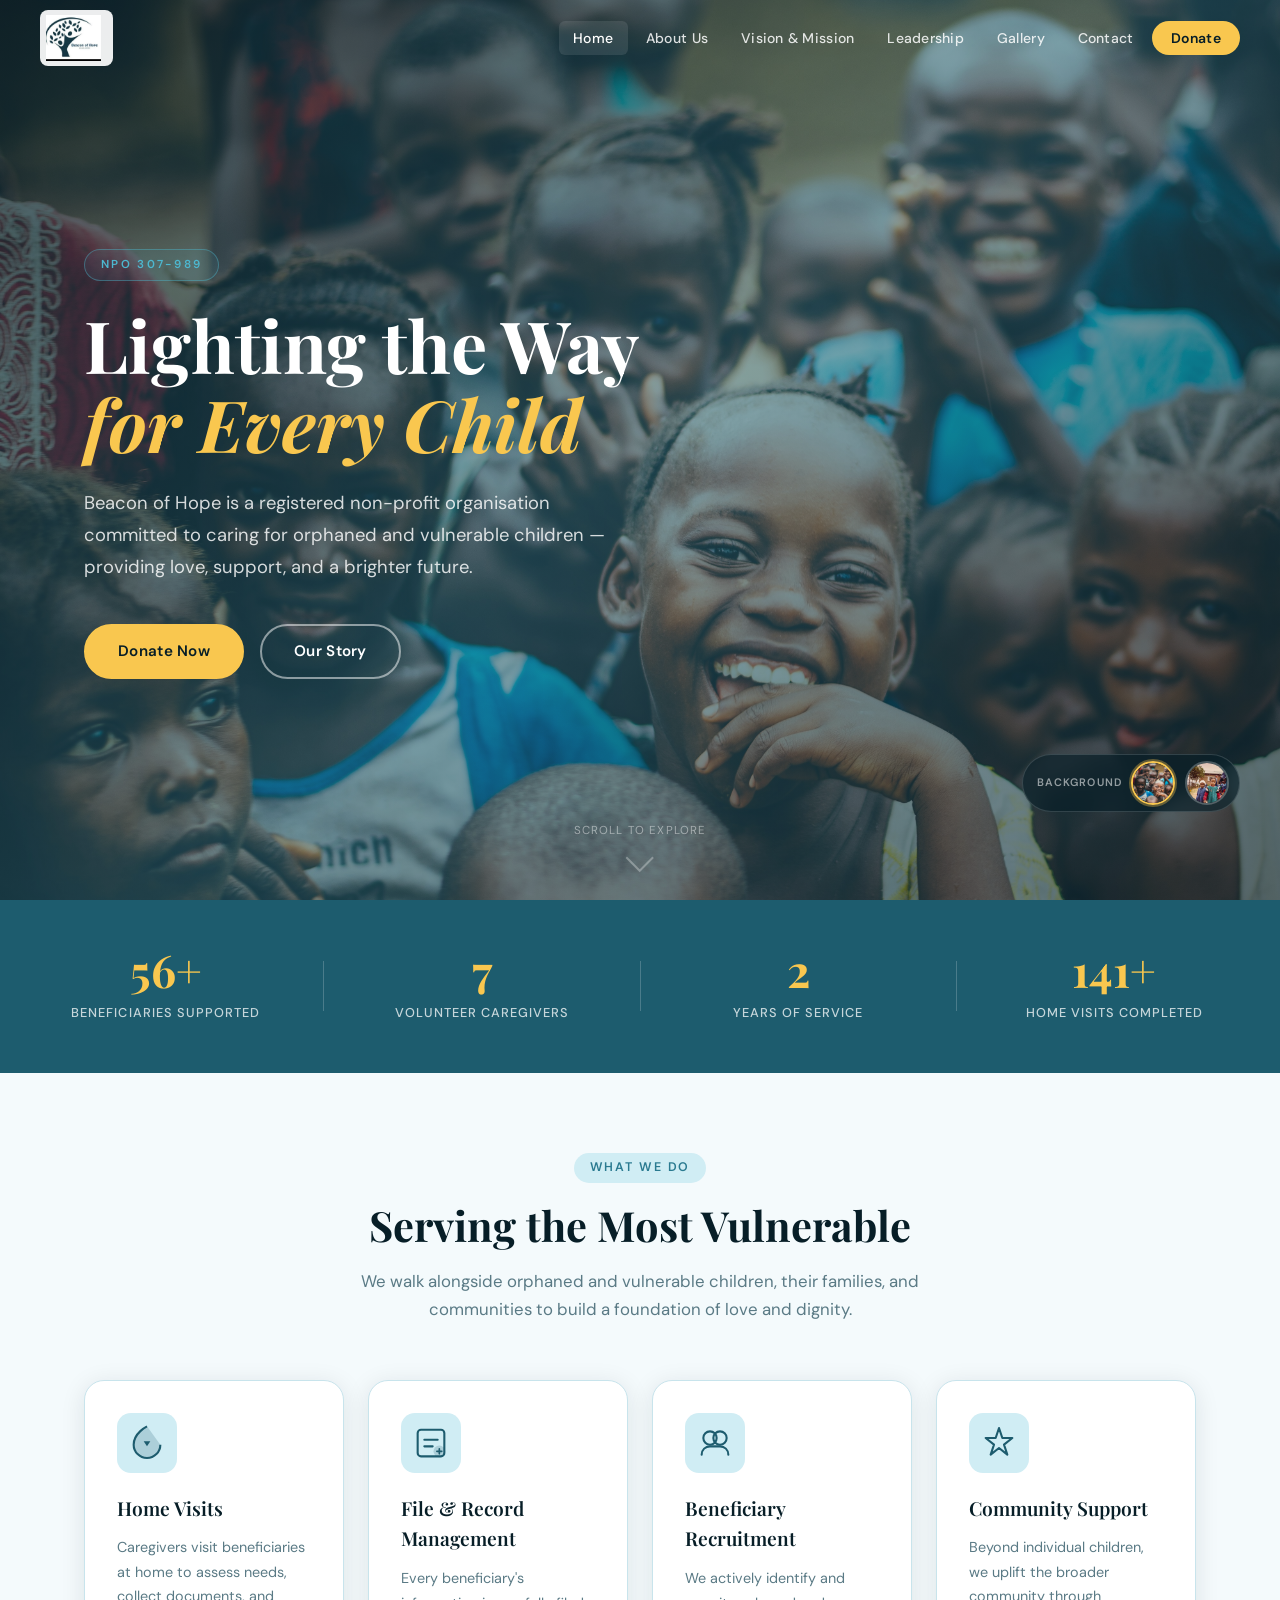
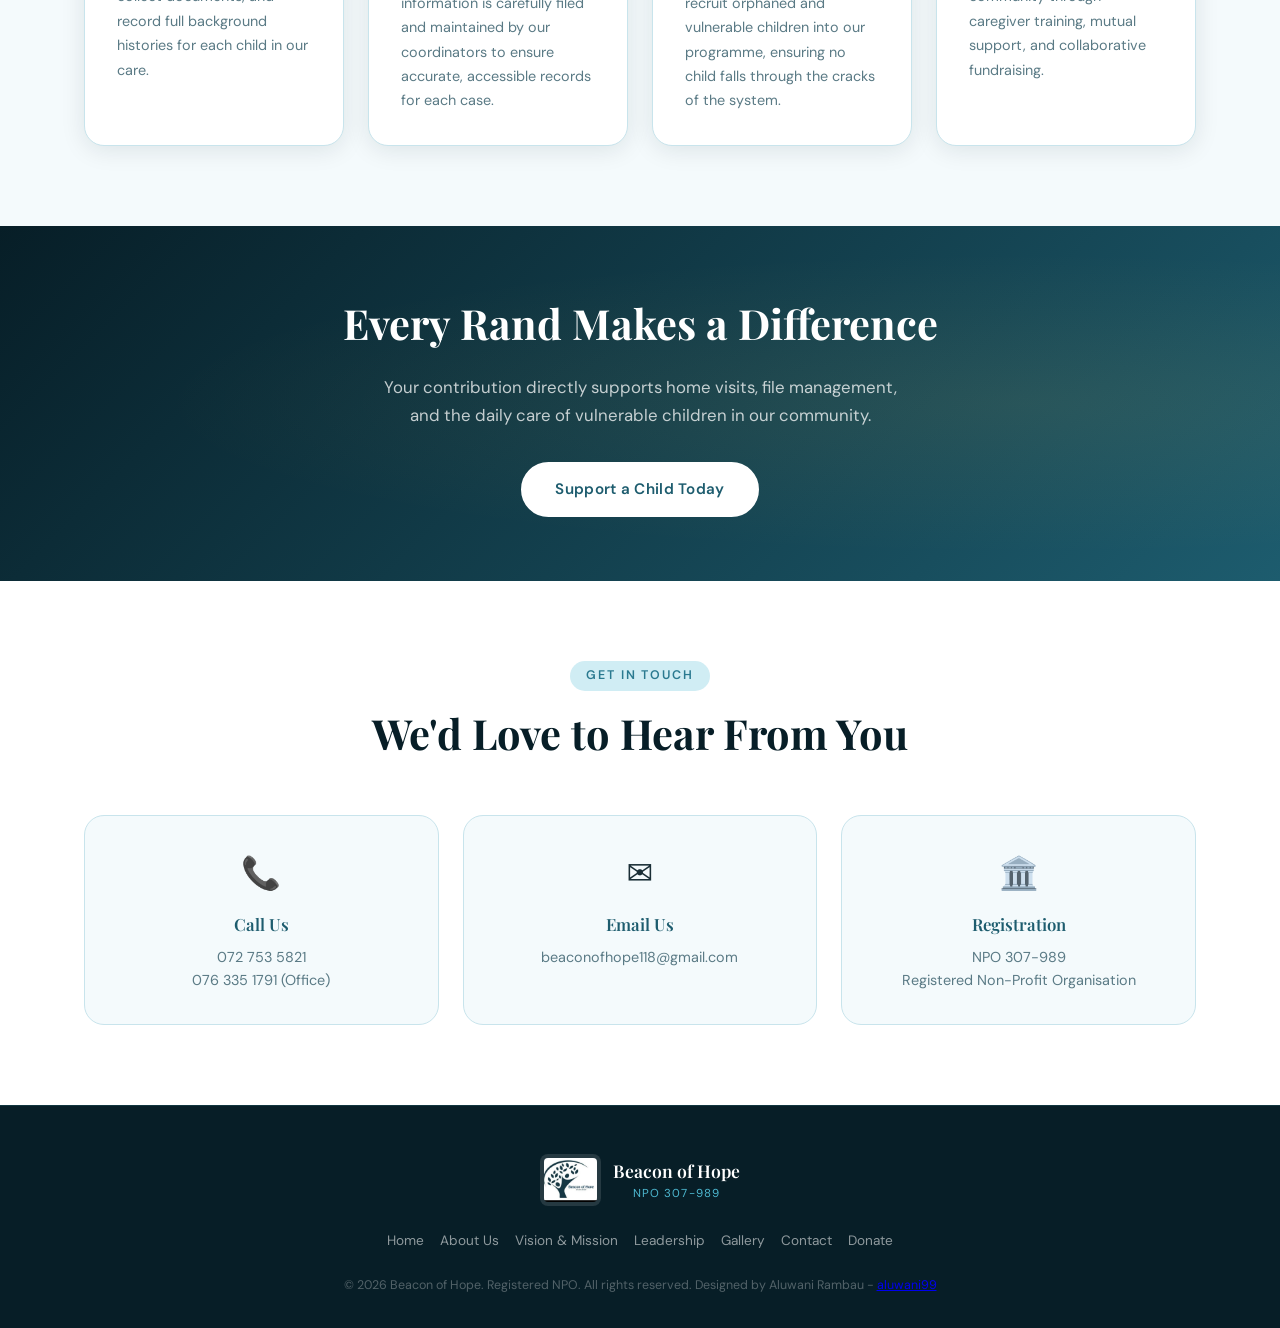
==== index.html @ 9774a96b "Initial commit" ====
<!DOCTYPE html>
<html lang="en">
<head>
  <meta charset="UTF-8" />
  <meta name="viewport" content="width=device-width, initial-scale=1.0" />
  <title>Beacon of Hope | We Care, We Love</title>
  <link rel="stylesheet" href="css/global.css" />
  <link rel="stylesheet" href="css/home.css" />
</head>
<body>

  <!-- NAV -->
  <nav class="navbar" id="navbar">
    <a href="index.html" class="nav-logo">
      <img src="images/BeaconLogo.png" alt="Beacon of Hope Logo" class="logo-img" />
    </a>

    <button class="nav-toggle" id="navToggle" aria-label="Toggle menu">
      <span></span><span></span><span></span>
    </button>

    <ul class="nav-links" id="navLinks">
      <li><a href="index.html" class="nav-link active">Home</a></li>
      <li><a href="pages/about.html" class="nav-link">About Us</a></li>
      <li><a href="pages/vision.html" class="nav-link">Vision &amp; Mission</a></li>
      <li><a href="pages/leadership.html" class="nav-link">Leadership</a></li>
      <li><a href="pages/gallery.html" class="nav-link">Gallery</a></li>
      <li><a href="pages/contact.html" class="nav-link">Contact</a></li>
      <li><a href="pages/donate.html" class="nav-link nav-donate">Donate</a></li>
    </ul>
  </nav>

  <!-- HERO -->
  <section class="hero" id="hero">
    <!-- Background layers: photo 1, photo 2, overlay -->
    <div class="hero-bg-img active" id="heroBg0" style="background-image:url('images/education.jpg');"></div>
    <div class="hero-bg-img" id="heroBg1" style="background-image:url('images/SchoolProgram.jpg');"></div>
    <div class="hero-overlay"></div>

    <!-- Background chooser -->
    <div class="hero-bg-chooser" id="heroBgChooser">
      <span class="chooser-label">Background</span>
      <button class="chooser-btn active" data-bg="0" aria-label="Children smiling">
        <img src="images/education.jpg" alt="Children" />
      </button>
      <button class="chooser-btn" data-bg="1" aria-label="Caregiver reading">
        <img src="images/SchoolProgram.jpg" alt="Caregiver reading" />
      </button>
    </div>

    <div class="hero-content">
      <span class="hero-badge">NPO 307-989</span>
      <h1 class="hero-title">
        Lighting the Way<br/>
        <em>for Every Child</em>
      </h1>
      <p class="hero-sub">Beacon of Hope is a registered non-profit organisation committed to caring for orphaned and vulnerable children — providing love, support, and a brighter future.</p>
      <div class="hero-actions">
        <a href="pages/donate.html" class="btn btn-primary">Donate Now</a>
        <a href="pages/about.html" class="btn btn-outline">Our Story</a>
      </div>
    </div>
    <div class="hero-scroll-hint">
      <span>Scroll to explore</span>
      <div class="scroll-arrow"></div>
    </div>
  </section>

  <!-- IMPACT STATS -->
  <!-- IMPACT STATS -->
  <section class="stats-bar">
    <div class="stat-item">
      <span class="stat-num" data-target="120">0</span>
      <span class="stat-label">Beneficiaries Supported</span>
    </div>
    <div class="stat-divider"></div>
    <div class="stat-item">
      <span class="stat-num" data-target="15">0</span>
      <span class="stat-label">Volunteer Caregivers</span>
    </div>
    <div class="stat-divider"></div>
    <div class="stat-item">
      <span class="stat-num" data-target="5">0</span>
      <span class="stat-label">Years of Service</span>
    </div>
    <div class="stat-divider"></div>
    <div class="stat-item">
      <span class="stat-num" data-target="300">0</span>
      <span class="stat-label">Home Visits Completed</span>
    </div>
  </section>

  <!-- WHAT WE DO -->
  <section class="section services-section">
    <div class="container">
      <div class="section-header">
        <span class="section-tag">What We Do</span>
        <h2>Serving the Most Vulnerable</h2>
        <p>We walk alongside orphaned and vulnerable children, their families, and communities to build a foundation of love and dignity.</p>
      </div>
      <div class="services-grid">
        <div class="service-card">
          <div class="service-icon">
            <svg viewBox="0 0 48 48" width="40" height="40" fill="none" xmlns="http://www.w3.org/2000/svg">
              <path d="M24 4C24 4 8 12 8 26C8 34.8 15.2 42 24 42C32.8 42 40 34.8 40 26C40 12 24 4Z" fill="currentColor" opacity="0.2"/>
              <path d="M24 4C24 4 8 12 8 26C8 34.8 15.2 42 24 42C32.8 42 40 34.8 40 26C40 12 24 4Z" stroke="currentColor" stroke-width="2.5" stroke-linejoin="round"/>
              <path d="M24 28L20 22H28L24 28Z" fill="currentColor"/>
            </svg>
          </div>
          <h3>Home Visits</h3>
          <p>Caregivers visit beneficiaries at home to assess needs, collect documents, and record full background histories for each child in our care.</p>
        </div>
        <div class="service-card">
          <div class="service-icon">
            <svg viewBox="0 0 48 48" width="40" height="40" fill="none" xmlns="http://www.w3.org/2000/svg">
              <rect x="8" y="8" width="32" height="32" rx="4" stroke="currentColor" stroke-width="2.5"/>
              <path d="M16 20H32M16 28H26" stroke="currentColor" stroke-width="2.5" stroke-linecap="round"/>
              <circle cx="34" cy="34" r="7" fill="currentColor" opacity="0.2"/>
              <path d="M31 34H37M34 31V37" stroke="currentColor" stroke-width="2" stroke-linecap="round"/>
            </svg>
          </div>
          <h3>File &amp; Record Management</h3>
          <p>Every beneficiary's information is carefully filed and maintained by our coordinators to ensure accurate, accessible records for each case.</p>
        </div>
        <div class="service-card">
          <div class="service-icon">
            <svg viewBox="0 0 48 48" width="40" height="40" fill="none" xmlns="http://www.w3.org/2000/svg">
              <circle cx="18" cy="18" r="8" stroke="currentColor" stroke-width="2.5"/>
              <circle cx="30" cy="18" r="8" stroke="currentColor" stroke-width="2.5"/>
              <path d="M8 38C8 32 12.5 28 18 28H30C35.5 28 40 32 40 38" stroke="currentColor" stroke-width="2.5" stroke-linecap="round"/>
            </svg>
          </div>
          <h3>Beneficiary Recruitment</h3>
          <p>We actively identify and recruit orphaned and vulnerable children into our programme, ensuring no child falls through the cracks of the system.</p>
        </div>
        <div class="service-card">
          <div class="service-icon">
            <svg viewBox="0 0 48 48" width="40" height="40" fill="none" xmlns="http://www.w3.org/2000/svg">
              <path d="M24 6L28 18H40L30 26L34 38L24 30L14 38L18 26L8 18H20L24 6Z" stroke="currentColor" stroke-width="2.5" stroke-linejoin="round"/>
            </svg>
          </div>
          <h3>Community Support</h3>
          <p>Beyond individual children, we uplift the broader community through caregiver training, mutual support, and collaborative fundraising.</p>
        </div>
      </div>
    </div>
  </section>

  <!-- CTA STRIP -->
  <section class="cta-strip">
    <div class="container">
      <div class="cta-content">
        <h2>Every Rand Makes a Difference</h2>
        <p>Your contribution directly supports home visits, file management, and the daily care of vulnerable children in our community.</p>
        <a href="pages/donate.html" class="btn btn-light">Support a Child Today</a>
      </div>
    </div>
  </section>

  <!-- CONTACT QUICK -->
  <section class="section contact-quick">
    <div class="container">
      <div class="section-header">
        <span class="section-tag">Get in Touch</span>
        <h2>We'd Love to Hear From You</h2>
      </div>
      <div class="contact-cards">
        <div class="contact-card">
          <div class="contact-icon">📞</div>
          <h4>Call Us</h4>
          <p>072 753 5821</p>
          <p>076 335 1791 (Office)</p>
        </div>
        <div class="contact-card">
          <div class="contact-icon">✉️</div>
          <h4>Email Us</h4>
          <p>beaconofhope118@gmail.com</p>
        </div>
        <div class="contact-card">
          <div class="contact-icon">🏛️</div>
          <h4>Registration</h4>
          <p>NPO 307-989</p>
          <p>Registered Non-Profit Organisation</p>
        </div>
      </div>
    </div>
  </section>

  <footer class="footer">
    <div class="container footer-inner">
      <div class="footer-logo">
        <img src="../images/BeaconLogo.png" alt="Beacon of Hope" class="footer-logo-img" />
        <div>
          <span class="footer-name">Beacon of Hope</span>
          <span class="footer-npo">NPO 307-989</span>
        </div>
      </div>
      <nav class="footer-nav">
        <a href="../index.html">Home</a>
        <a href="about.html">About Us</a>
        <a href="vision.html">Vision &amp; Mission</a>
        <a href="leadership.html">Leadership</a>
        <a href="gallery.html">Gallery</a>
        <a href="contact.html">Contact</a>
        <a href="donate.html">Donate</a>
      </nav>
      <p class="footer-copy">&copy; 2026 Beacon of Hope. Registered NPO. All rights reserved. Designed by Aluwani Rambau - <a href="https://www.github.com/aluwani99" target="_blank">aluwani99</a></p>
      
    </div>
  </footer>

  <script src="js/global.js"></script>
  <script src="js/home.js"></script>
</body>
</html>
---- css/global.css ----
/* ============================================================
   BEACON OF HOPE — Global Styles
   Brand Colors extracted from logo:
   Primary Teal: #1d5c6e
   Mid Teal: #2a7a90
   Light Teal: #4db8d0
   Dark Navy: #071e27
   Accent Gold: #f9c74f
   ============================================================ */

@import url('https://fonts.googleapis.com/css2?family=Playfair+Display:ital,wght@0,600;0,700;1,600&family=DM+Sans:wght@300;400;500;600&display=swap');

:root {
  --primary: #1d5c6e;
  --primary-mid: #2a7a90;
  --primary-light: #4db8d0;
  --primary-pale: #d0edf4;
  --dark: #071e27;
  --dark-mid: #0a2d3a;
  --gold: #f9c74f;
  --gold-dark: #d4a013;
  --text: #1a2e36;
  --text-muted: #5a7a85;
  --white: #ffffff;
  --off-white: #f4fafc;
  --border: #c8e4ec;
  --radius: 12px;
  --radius-lg: 20px;
  --shadow: 0 4px 24px rgba(7,30,39,0.10);
  --shadow-lg: 0 12px 40px rgba(7,30,39,0.18);
  --font-display: 'Playfair Display', Georgia, serif;
  --font-body: 'DM Sans', system-ui, sans-serif;
  --transition: 0.3s cubic-bezier(0.4, 0, 0.2, 1);
  --navbar-h: 76px;
}

*, *::before, *::after { box-sizing: border-box; margin: 0; padding: 0; }

html { scroll-behavior: smooth; }

body {
  font-family: var(--font-body);
  color: var(--text);
  background: var(--white);
  line-height: 1.6;
  overflow-x: hidden;
}

/* ---- NAVBAR ---- */
.navbar {
  position: fixed;
  top: 0; left: 0; right: 0;
  z-index: 1000;
  display: flex;
  align-items: center;
  justify-content: space-between;
  padding: 0 2.5rem;
  height: var(--navbar-h);
  background: transparent;
  transition: background var(--transition), box-shadow var(--transition);
}

.navbar.scrolled {
  background: rgba(7, 30, 39, 0.96);
  backdrop-filter: blur(12px);
  box-shadow: 0 2px 20px rgba(0,0,0,0.3);
}

.nav-logo {
  display: flex;
  align-items: center;
  gap: 0.75rem;
  text-decoration: none;
  color: var(--white);
  background: rgba(255,255,255,0.92);
  border-radius: 8px;
  padding: 5px 12px 5px 6px;
}

.logo-img {
  height: 46px;
  width: auto;
  display: block;
}

.footer-logo-img {
  height: 52px;
  width: auto;
  display: block;
  background: rgba(255,255,255,0.12);
  border-radius: 8px;
  padding: 4px;
}

.nav-links {
  display: flex;
  align-items: center;
  list-style: none;
  gap: 0.25rem;
}

.nav-link {
  text-decoration: none;
  color: rgba(255,255,255,0.85);
  font-size: 0.875rem;
  font-weight: 500;
  padding: 0.5rem 0.9rem;
  border-radius: 6px;
  transition: color var(--transition), background var(--transition);
  letter-spacing: 0.02em;
}

.nav-link:hover,
.nav-link.active {
  color: var(--white);
  background: rgba(255,255,255,0.1);
}

.nav-donate {
  background: var(--gold);
  color: var(--dark) !important;
  font-weight: 600;
  padding: 0.5rem 1.2rem;
  border-radius: 50px;
}

.nav-donate:hover {
  background: var(--gold-dark) !important;
  color: var(--white) !important;
  transform: translateY(-1px);
}

.nav-toggle {
  display: none;
  flex-direction: column;
  gap: 5px;
  background: none;
  border: none;
  cursor: pointer;
  padding: 8px;
}

.nav-toggle span {
  display: block;
  width: 24px;
  height: 2px;
  background: var(--white);
  border-radius: 2px;
  transition: var(--transition);
}

/* ---- BUTTONS ---- */
.btn {
  display: inline-flex;
  align-items: center;
  gap: 0.5rem;
  padding: 0.85rem 2rem;
  border-radius: 50px;
  font-family: var(--font-body);
  font-size: 0.95rem;
  font-weight: 600;
  text-decoration: none;
  cursor: pointer;
  border: 2px solid transparent;
  transition: all var(--transition);
  letter-spacing: 0.02em;
}

.btn-primary {
  background: var(--gold);
  color: var(--dark);
  border-color: var(--gold);
}
.btn-primary:hover {
  background: var(--gold-dark);
  border-color: var(--gold-dark);
  transform: translateY(-2px);
  box-shadow: 0 8px 24px rgba(249,199,79,0.35);
}

.btn-outline {
  background: transparent;
  color: var(--white);
  border-color: rgba(255,255,255,0.5);
}
.btn-outline:hover {
  background: rgba(255,255,255,0.12);
  border-color: var(--white);
  transform: translateY(-2px);
}

.btn-teal {
  background: var(--primary);
  color: var(--white);
  border-color: var(--primary);
}
.btn-teal:hover {
  background: var(--primary-mid);
  border-color: var(--primary-mid);
  transform: translateY(-2px);
  box-shadow: var(--shadow-lg);
}

.btn-light {
  background: var(--white);
  color: var(--primary);
  border-color: var(--white);
}
.btn-light:hover {
  background: var(--off-white);
  transform: translateY(-2px);
  box-shadow: 0 8px 24px rgba(0,0,0,0.2);
}

/* ---- SECTIONS ---- */
.section {
  padding: 5rem 0;
}

.container {
  max-width: 1160px;
  margin: 0 auto;
  padding: 0 1.5rem;
}

.section-header {
  text-align: center;
  max-width: 640px;
  margin: 0 auto 3.5rem;
}

.section-tag {
  display: inline-block;
  font-size: 0.78rem;
  font-weight: 600;
  letter-spacing: 0.15em;
  text-transform: uppercase;
  color: var(--primary-mid);
  background: var(--primary-pale);
  padding: 0.3rem 1rem;
  border-radius: 50px;
  margin-bottom: 1rem;
}

.section-header h2 {
  font-family: var(--font-display);
  font-size: clamp(1.8rem, 3.5vw, 2.6rem);
  font-weight: 700;
  color: var(--dark);
  margin-bottom: 1rem;
  line-height: 1.25;
}

.section-header p {
  color: var(--text-muted);
  font-size: 1.05rem;
  line-height: 1.7;
}

/* ---- PAGE HERO (inner pages) ---- */
.page-hero {
  position: relative;
  padding: calc(var(--navbar-h) + 3.5rem) 0 5rem;
  text-align: center;
  color: var(--white);
  overflow: hidden;
  background-size: cover;
  background-position: center;
  background-attachment: fixed;
}

/* Dark overlay on top of the photo */
.page-hero::before {
  content: '';
  position: absolute;
  inset: 0;
  background: linear-gradient(
    135deg,
    rgba(7, 30, 39, 0.80) 0%,
    rgba(29, 92, 110, 0.65) 50%,
    rgba(7, 30, 39, 0.75) 100%
  );
  z-index: 0;
}

/* Subtle glow accent */
.page-hero::after {
  content: '';
  position: absolute;
  inset: 0;
  background: radial-gradient(ellipse at 50% 80%, rgba(249,199,79,0.08) 0%, transparent 60%);
  z-index: 0;
}

.page-hero .container {
  position: relative;
  z-index: 1;
}

.page-hero-tag {
  display: inline-block;
  font-size: 0.75rem;
  font-weight: 600;
  letter-spacing: 0.18em;
  text-transform: uppercase;
  color: var(--gold);
  background: rgba(249,199,79,0.12);
  border: 1px solid rgba(249,199,79,0.3);
  padding: 0.35rem 1.1rem;
  border-radius: 50px;
  margin-bottom: 1.25rem;
}

.page-hero h1 {
  font-family: var(--font-display);
  font-size: clamp(2rem, 5vw, 3.5rem);
  font-weight: 700;
  line-height: 1.15;
  margin-bottom: 1rem;
  text-shadow: 0 2px 20px rgba(0,0,0,0.4);
}

.page-hero h1 em {
  font-style: italic;
  color: var(--gold);
}

.page-hero p {
  font-size: 1.1rem;
  color: rgba(255,255,255,0.82);
  max-width: 560px;
  margin: 0 auto;
  line-height: 1.75;
}

/* ---- PHOTO SECTION BANNERS (mid-page) ---- */
.photo-banner {
  position: relative;
  padding: 4rem 0;
  background-size: cover;
  background-position: center;
  background-attachment: fixed;
  overflow: hidden;
}

.photo-banner::before {
  content: '';
  position: absolute;
  inset: 0;
  background: linear-gradient(135deg, rgba(7,30,39,0.82) 0%, rgba(29,92,110,0.68) 100%);
}

.photo-banner .container { position: relative; z-index: 1; }

.photo-banner .section-header { margin-bottom: 2rem; }

.photo-banner .section-tag {
  color: var(--gold);
  background: rgba(249,199,79,0.12);
  border: 1px solid rgba(249,199,79,0.3);
}

.photo-banner .section-header h2 { color: var(--white); }

.photo-banner .section-header p { color: rgba(255,255,255,0.78); }

/* ---- FOOTER ---- */
.footer {
  background: var(--dark);
  color: rgba(255,255,255,0.6);
  padding: 3rem 0 2rem;
  border-top: 1px solid rgba(77,184,208,0.15);
}

.footer-inner {
  display: flex;
  flex-direction: column;
  align-items: center;
  gap: 1.5rem;
  text-align: center;
}

.footer-logo {
  display: flex;
  align-items: center;
  gap: 0.75rem;
  color: var(--white);
}

.footer-name {
  display: block;
  font-family: var(--font-display);
  font-size: 1.1rem;
  font-weight: 600;
  color: var(--white);
}

.footer-npo {
  display: block;
  font-size: 0.72rem;
  color: var(--primary-light);
  letter-spacing: 0.1em;
}

.footer-nav {
  display: flex;
  flex-wrap: wrap;
  justify-content: center;
  gap: 0.25rem 1rem;
}

.footer-nav a {
  color: rgba(255,255,255,0.55);
  text-decoration: none;
  font-size: 0.85rem;
  transition: color var(--transition);
}

.footer-nav a:hover { color: var(--primary-light); }

.footer-copy {
  font-size: 0.78rem;
  color: rgba(255,255,255,0.3);
}

/* ---- RESPONSIVE ---- */
@media (max-width: 768px) {
  .navbar { padding: 0 1.25rem; }

  .nav-toggle { display: flex; }

  .nav-links {
    position: fixed;
    top: 0; right: -100%;
    width: min(320px, 85vw);
    height: 100vh;
    background: var(--dark-mid);
    flex-direction: column;
    align-items: flex-start;
    padding: calc(var(--navbar-h) + 1rem) 1.5rem 2rem;
    gap: 0.25rem;
    transition: right var(--transition);
    box-shadow: -8px 0 32px rgba(0,0,0,0.4);
  }

  .nav-links.open { right: 0; }

  .nav-link { width: 100%; padding: 0.75rem 1rem; border-radius: 8px; font-size: 1rem; }

  .nav-donate { text-align: center; }

  .section { padding: 3.5rem 0; }

  .btn { padding: 0.75rem 1.5rem; font-size: 0.9rem; }
}
---- css/home.css ----
/* ============================================================
   BEACON OF HOPE — Home Page Styles
   ============================================================ */

/* ---- HERO ---- */
.hero {
  position: relative;
  min-height: 100vh;
  display: flex;
  align-items: center;
  overflow: hidden;
}

/* Real photo background layers */
.hero-bg-img {
  position: absolute;
  inset: 0;
  z-index: 0;
  background-size: cover;
  background-position: center;
  opacity: 0;
  transition: opacity 0.8s ease;
}

.hero-bg-img.active {
  opacity: 1;
}

.hero-overlay {
  position: absolute;
  inset: 0;
  z-index: 1;
  background: linear-gradient(
    135deg,
    rgba(7, 30, 39, 0.75) 0%,
    rgba(29, 92, 110, 0.50) 50%,
    rgba(7, 30, 39, 0.65) 100%
  );
}

/* ---- BACKGROUND CHOOSER ---- */
.hero-bg-chooser {
  position: absolute;
  bottom: 5.5rem;
  right: 2.5rem;
  z-index: 10;
  display: flex;
  align-items: center;
  gap: 0.6rem;
  background: rgba(7, 30, 39, 0.65);
  backdrop-filter: blur(10px);
  border: 1px solid rgba(255,255,255,0.15);
  border-radius: 50px;
  padding: 6px 10px;
}

.chooser-label {
  font-size: 0.68rem;
  font-weight: 600;
  letter-spacing: 0.1em;
  text-transform: uppercase;
  color: rgba(255,255,255,0.55);
  padding-left: 4px;
}

.chooser-btn {
  width: 44px;
  height: 44px;
  border-radius: 50%;
  border: 2.5px solid rgba(255,255,255,0.25);
  overflow: hidden;
  cursor: pointer;
  padding: 0;
  background: none;
  transition: border-color 0.3s ease, transform 0.2s ease;
  flex-shrink: 0;
}

.chooser-btn img {
  width: 100%;
  height: 100%;
  object-fit: cover;
  display: block;
}

.chooser-btn:hover {
  border-color: rgba(255,255,255,0.6);
  transform: scale(1.08);
}

.chooser-btn.active {
  border-color: var(--gold);
  box-shadow: 0 0 0 2px rgba(249,199,79,0.35);
}

/* ---- HERO CONTENT ---- */
.hero-content {
  position: relative;
  z-index: 2;
  padding: calc(var(--navbar-h) + 3rem) 1.5rem 6rem;
  max-width: 680px;
  margin-left: max(1.5rem, calc((100vw - 1160px)/2));
}

.hero-badge {
  display: inline-block;
  font-size: 0.72rem;
  font-weight: 600;
  letter-spacing: 0.2em;
  text-transform: uppercase;
  color: var(--primary-light);
  border: 1px solid rgba(77,184,208,0.4);
  background: rgba(77,184,208,0.08);
  padding: 0.35rem 1rem;
  border-radius: 50px;
  margin-bottom: 1.5rem;
  animation: fadeUp 0.8s 0.2s both;
}

.hero-title {
  font-family: var(--font-display);
  font-size: clamp(2.6rem, 6vw, 4.5rem);
  font-weight: 700;
  color: var(--white);
  line-height: 1.1;
  margin-bottom: 1.5rem;
  animation: fadeUp 0.8s 0.4s both;
}

.hero-title em {
  font-style: italic;
  color: var(--gold);
}

.hero-sub {
  font-size: clamp(1rem, 2vw, 1.15rem);
  color: rgba(255,255,255,0.82);
  line-height: 1.75;
  max-width: 540px;
  margin-bottom: 2.5rem;
  animation: fadeUp 0.8s 0.6s both;
}

.hero-actions {
  display: flex;
  gap: 1rem;
  flex-wrap: wrap;
  animation: fadeUp 0.8s 0.8s both;
}

.hero-scroll-hint {
  position: absolute;
  bottom: 2rem;
  left: 50%;
  transform: translateX(-50%);
  z-index: 2;
  display: flex;
  flex-direction: column;
  align-items: center;
  gap: 0.5rem;
  color: rgba(255,255,255,0.45);
  font-size: 0.72rem;
  letter-spacing: 0.1em;
  text-transform: uppercase;
}

.scroll-arrow {
  width: 20px;
  height: 20px;
  border-right: 2px solid rgba(255,255,255,0.3);
  border-bottom: 2px solid rgba(255,255,255,0.3);
  transform: rotate(45deg);
  animation: bounce 1.5s infinite;
}

@keyframes bounce {
  0%, 100% { transform: rotate(45deg) translateY(0); }
  50% { transform: rotate(45deg) translateY(5px); }
}

@keyframes fadeUp {
  from { opacity: 0; transform: translateY(30px); }
  to { opacity: 1; transform: translateY(0); }
}

/* ---- STATS BAR ---- */
.stats-bar {
  background: var(--primary);
  padding: 2.5rem 1.5rem;
  display: flex;
  justify-content: center;
  align-items: center;
  flex-wrap: wrap;
  gap: 1rem;
}

.stat-item {
  text-align: center;
  padding: 0.5rem 2rem;
  flex: 1;
  min-width: 150px;
}

.stat-num {
  display: block;
  font-family: var(--font-display);
  font-size: 2.8rem;
  font-weight: 700;
  color: var(--gold);
  line-height: 1;
  margin-bottom: 0.4rem;
}

.stat-label {
  font-size: 0.8rem;
  font-weight: 500;
  color: rgba(255,255,255,0.75);
  text-transform: uppercase;
  letter-spacing: 0.08em;
}

.stat-divider {
  width: 1px;
  height: 50px;
  background: rgba(255,255,255,0.2);
  flex-shrink: 0;
}

/* ---- SERVICES ---- */
.services-section { background: var(--off-white); }

.services-grid {
  display: grid;
  grid-template-columns: repeat(auto-fit, minmax(240px, 1fr));
  gap: 1.5rem;
}

.service-card {
  background: var(--white);
  border-radius: var(--radius-lg);
  padding: 2rem;
  box-shadow: var(--shadow);
  border: 1px solid var(--border);
  transition: transform var(--transition), box-shadow var(--transition);
}

.service-card:hover {
  transform: translateY(-6px);
  box-shadow: var(--shadow-lg);
}

.service-icon {
  width: 60px;
  height: 60px;
  background: var(--primary-pale);
  border-radius: 14px;
  display: flex;
  align-items: center;
  justify-content: center;
  margin-bottom: 1.25rem;
  color: var(--primary);
}

.service-card h3 {
  font-family: var(--font-display);
  font-size: 1.2rem;
  font-weight: 600;
  color: var(--dark);
  margin-bottom: 0.75rem;
}

.service-card p {
  font-size: 0.9rem;
  color: var(--text-muted);
  line-height: 1.7;
}

/* ---- CTA STRIP ---- */
.cta-strip {
  background: linear-gradient(135deg, var(--dark) 0%, var(--primary) 100%);
  padding: 4rem 0;
  position: relative;
  overflow: hidden;
}

.cta-strip::before {
  content: '';
  position: absolute;
  inset: 0;
  background: radial-gradient(ellipse at 80% 50%, rgba(249,199,79,0.08) 0%, transparent 60%);
}

.cta-content {
  position: relative;
  text-align: center;
  color: var(--white);
}

.cta-content h2 {
  font-family: var(--font-display);
  font-size: clamp(1.8rem, 3.5vw, 2.6rem);
  font-weight: 700;
  margin-bottom: 1rem;
}

.cta-content p {
  font-size: 1.05rem;
  color: rgba(255,255,255,0.75);
  max-width: 520px;
  margin: 0 auto 2rem;
  line-height: 1.7;
}

/* ---- CONTACT QUICK ---- */
.contact-quick { background: var(--white); }

.contact-cards {
  display: grid;
  grid-template-columns: repeat(auto-fit, minmax(220px, 1fr));
  gap: 1.5rem;
}

.contact-card {
  text-align: center;
  padding: 2rem 1.5rem;
  background: var(--off-white);
  border-radius: var(--radius-lg);
  border: 1px solid var(--border);
  transition: transform var(--transition), box-shadow var(--transition);
}

.contact-card:hover {
  transform: translateY(-4px);
  box-shadow: var(--shadow);
}

.contact-icon { font-size: 2rem; margin-bottom: 0.75rem; }

.contact-card h4 {
  font-family: var(--font-display);
  font-size: 1.05rem;
  font-weight: 600;
  color: var(--primary);
  margin-bottom: 0.5rem;
}

.contact-card p {
  font-size: 0.9rem;
  color: var(--text-muted);
  line-height: 1.6;
}

/* Responsive */
@media (max-width: 768px) {
  .hero-bg-chooser {
    bottom: 4.5rem;
    right: 1rem;
  }
}

@media (max-width: 600px) {
  .hero-content {
    margin-left: 1.5rem;
    padding-bottom: 5rem;
  }
  .stats-bar { gap: 0; }
  .stat-divider { display: none; }
  .stat-item { padding: 1rem; }
  .hero-actions { flex-direction: column; }
  .hero-actions .btn { text-align: center; justify-content: center; }
}
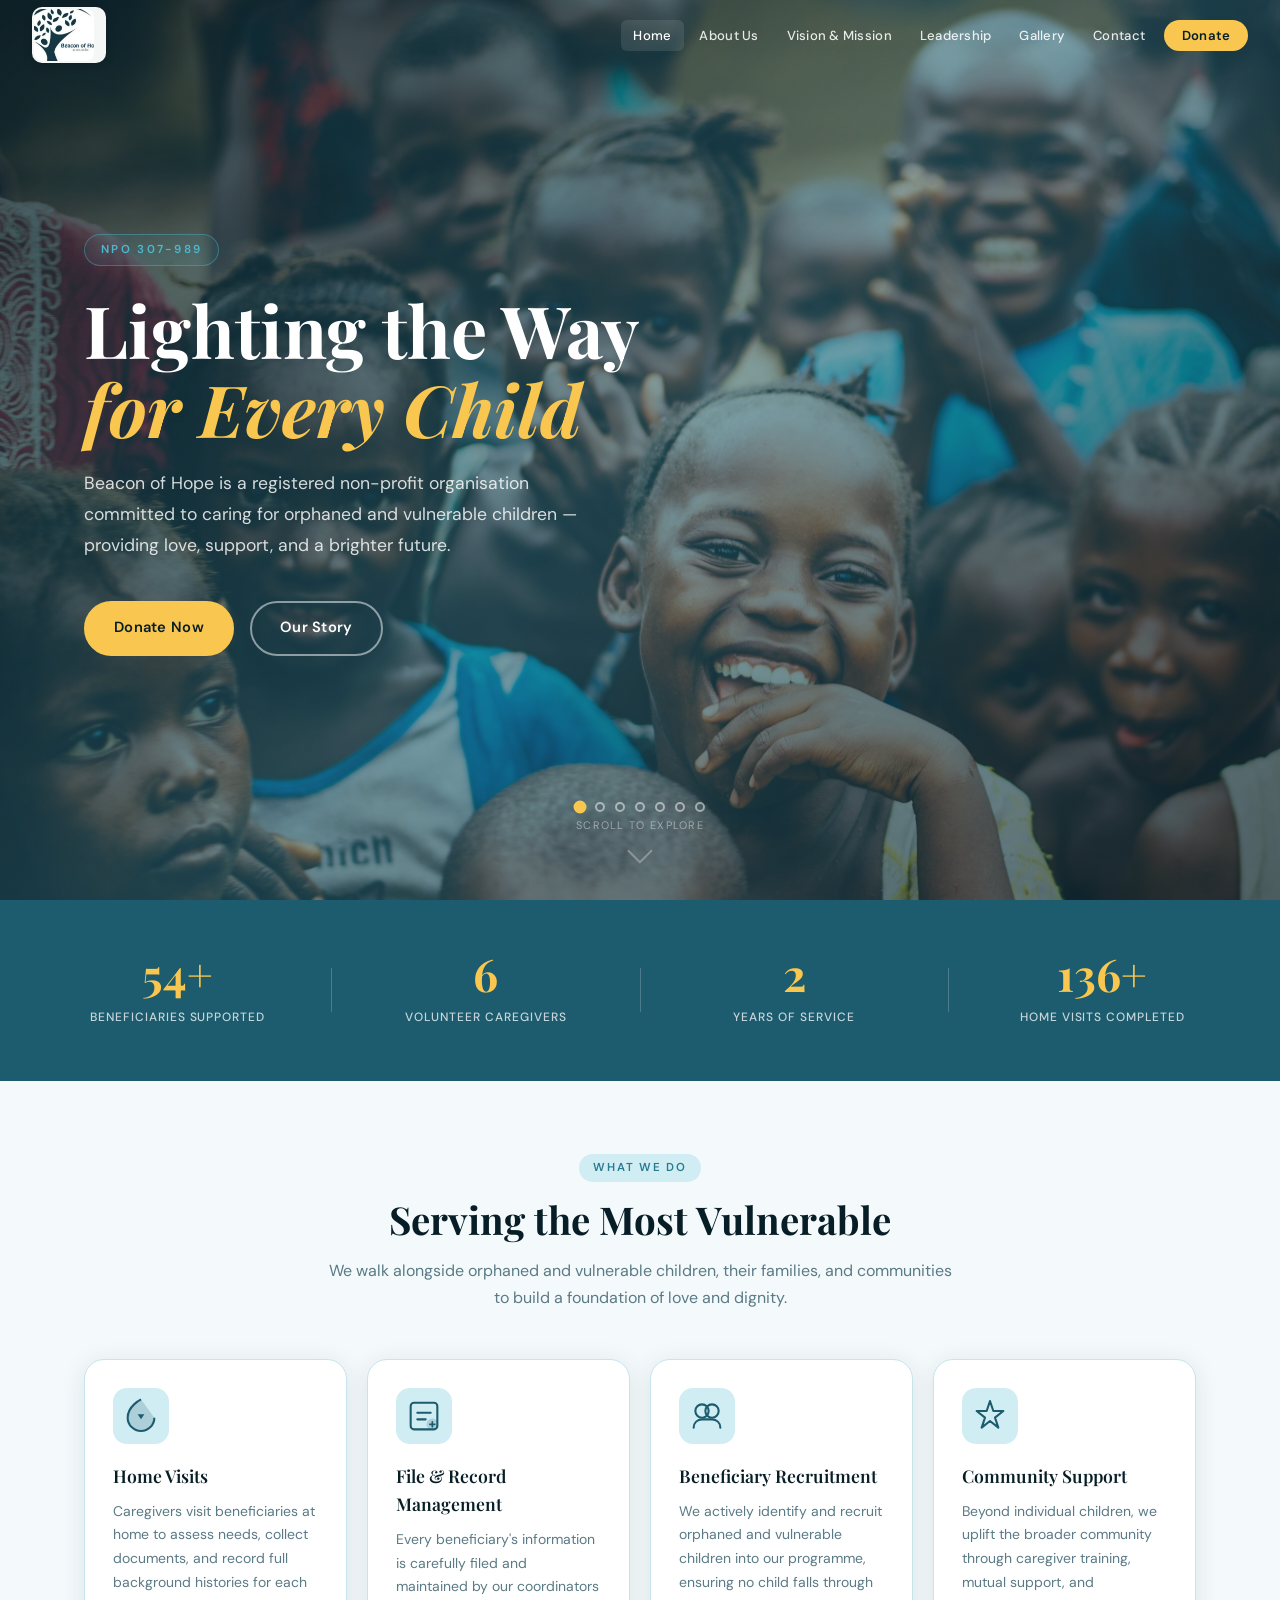
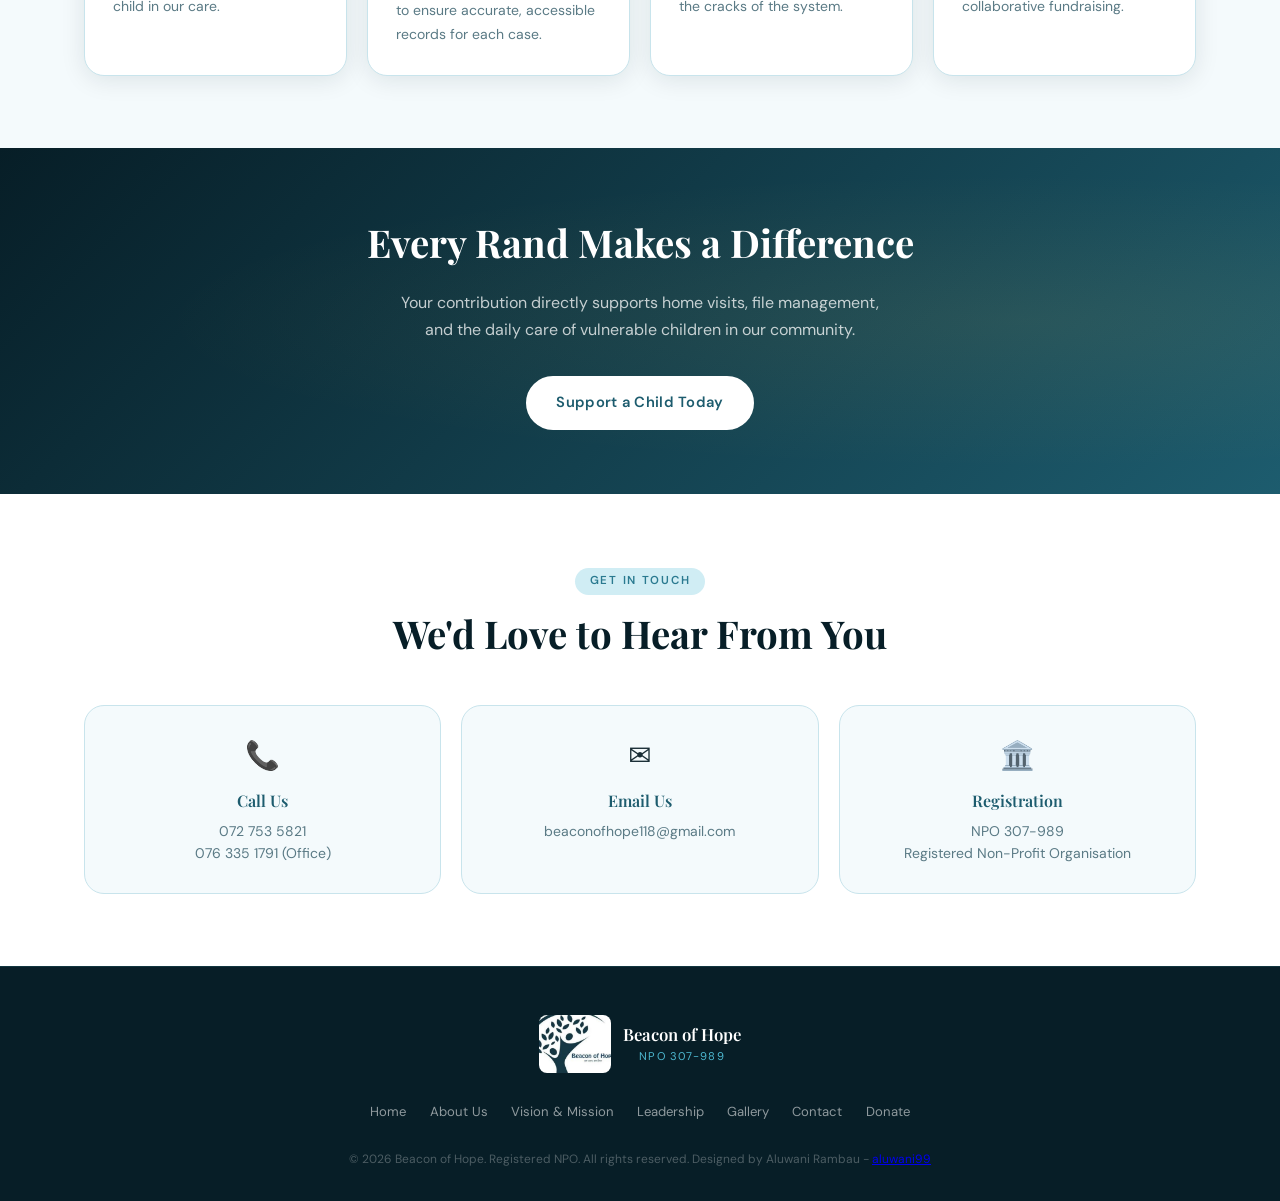
==== commit 51ad6b58: "update Beacon of Hope website" ====
--- a/index.html
+++ b/index.html
@@ -12,7 +12,7 @@
   <!-- NAV -->
   <nav class="navbar" id="navbar">
     <a href="index.html" class="nav-logo">
-      <img src="images/BeaconLogo.png" alt="Beacon of Hope Logo" class="logo-img" />
+      <div class="logo-img-wrap"><img src="images/BeaconLogo.png" alt="Beacon of Hope Logo" class="logo-img" /></div>
     </a>
 
     <button class="nav-toggle" id="navToggle" aria-label="Toggle menu">
@@ -32,20 +32,22 @@
 
   <!-- HERO -->
   <section class="hero" id="hero">
-    <!-- Background layers: photo 1, photo 2, overlay -->
-    <div class="hero-bg-img active" id="heroBg0" style="background-image:url('images/education.jpg');"></div>
-    <div class="hero-bg-img" id="heroBg1" style="background-image:url('images/SchoolProgram.jpg');"></div>
+    <div class="hero-bg-img active" style="background-image:url('images/education.jpg');"></div>
+    <div class="hero-bg-img" style="background-image:url('images/Community1.jpg');"></div>
+    <div class="hero-bg-img" style="background-image:url('images/SchoolProgram.jpg');"></div>
+    <div class="hero-bg-img" style="background-image:url('images/Community3.jpg');"></div>
+    <div class="hero-bg-img" style="background-image:url('images/Community5.jpg');"></div>
+    <div class="hero-bg-img" style="background-image:url('images/Community7.jpg');"></div>
+    <div class="hero-bg-img" style="background-image:url('images/education-program.jpg');"></div>
     <div class="hero-overlay"></div>
-
-    <!-- Background chooser -->
-    <div class="hero-bg-chooser" id="heroBgChooser">
-      <span class="chooser-label">Background</span>
-      <button class="chooser-btn active" data-bg="0" aria-label="Children smiling">
-        <img src="images/education.jpg" alt="Children" />
-      </button>
-      <button class="chooser-btn" data-bg="1" aria-label="Caregiver reading">
-        <img src="images/SchoolProgram.jpg" alt="Caregiver reading" />
-      </button>
+    <div class="hero-dots" id="heroDots">
+      <button class="hero-dot active" data-index="0" aria-label="Slide 1"></button>
+      <button class="hero-dot" data-index="1" aria-label="Slide 2"></button>
+      <button class="hero-dot" data-index="2" aria-label="Slide 3"></button>
+      <button class="hero-dot" data-index="3" aria-label="Slide 4"></button>
+      <button class="hero-dot" data-index="4" aria-label="Slide 5"></button>
+      <button class="hero-dot" data-index="5" aria-label="Slide 6"></button>
+      <button class="hero-dot" data-index="6" aria-label="Slide 7"></button>
     </div>
 
     <div class="hero-content">
@@ -189,7 +191,7 @@
   <footer class="footer">
     <div class="container footer-inner">
       <div class="footer-logo">
-        <img src="../images/BeaconLogo.png" alt="Beacon of Hope" class="footer-logo-img" />
+        <div class="footer-logo-wrap"><img src="../images/BeaconLogo.png" alt="Beacon of Hope" class="footer-logo-img" /></div>
         <div>
           <span class="footer-name">Beacon of Hope</span>
           <span class="footer-npo">NPO 307-989</span>
--- a/css/global.css
+++ b/css/global.css
@@ -1,43 +1,37 @@
 /* ============================================================
    BEACON OF HOPE — Global Styles
-   Brand Colors extracted from logo:
-   Primary Teal: #1d5c6e
-   Mid Teal: #2a7a90
-   Light Teal: #4db8d0
-   Dark Navy: #071e27
-   Accent Gold: #f9c74f
+   Brand: Primary Teal #1d5c6e | Mid #2a7a90 | Light #4db8d0
+          Dark Navy #071e27 | Gold #f9c74f
    ============================================================ */
 
 @import url('https://fonts.googleapis.com/css2?family=Playfair+Display:ital,wght@0,600;0,700;1,600&family=DM+Sans:wght@300;400;500;600&display=swap');
 
 :root {
-  --primary: #1d5c6e;
-  --primary-mid: #2a7a90;
+  --primary:       #1d5c6e;
+  --primary-mid:   #2a7a90;
   --primary-light: #4db8d0;
-  --primary-pale: #d0edf4;
-  --dark: #071e27;
-  --dark-mid: #0a2d3a;
-  --gold: #f9c74f;
-  --gold-dark: #d4a013;
-  --text: #1a2e36;
-  --text-muted: #5a7a85;
-  --white: #ffffff;
-  --off-white: #f4fafc;
-  --border: #c8e4ec;
-  --radius: 12px;
-  --radius-lg: 20px;
-  --shadow: 0 4px 24px rgba(7,30,39,0.10);
-  --shadow-lg: 0 12px 40px rgba(7,30,39,0.18);
-  --font-display: 'Playfair Display', Georgia, serif;
-  --font-body: 'DM Sans', system-ui, sans-serif;
-  --transition: 0.3s cubic-bezier(0.4, 0, 0.2, 1);
-  --navbar-h: 76px;
+  --primary-pale:  #d0edf4;
+  --dark:          #071e27;
+  --dark-mid:      #0a2d3a;
+  --gold:          #f9c74f;
+  --gold-dark:     #d4a013;
+  --text:          #1a2e36;
+  --text-muted:    #5a7a85;
+  --white:         #ffffff;
+  --off-white:     #f4fafc;
+  --border:        #c8e4ec;
+  --radius:        12px;
+  --radius-lg:     20px;
+  --shadow:        0 4px 24px rgba(7,30,39,0.10);
+  --shadow-lg:     0 12px 40px rgba(7,30,39,0.18);
+  --font-display:  'Playfair Display', Georgia, serif;
+  --font-body:     'DM Sans', system-ui, sans-serif;
+  --transition:    0.3s cubic-bezier(0.4,0,0.2,1);
+  --navbar-h:      70px;
 }
 
 *, *::before, *::after { box-sizing: border-box; margin: 0; padding: 0; }
-
-html { scroll-behavior: smooth; }
-
+html { scroll-behavior: smooth; -webkit-text-size-adjust: 100%; }
 body {
   font-family: var(--font-body);
   color: var(--text);
@@ -46,7 +40,7 @@
   overflow-x: hidden;
 }
 
-/* ---- NAVBAR ---- */
+/* ===== NAVBAR ===== */
 .navbar {
   position: fixed;
   top: 0; left: 0; right: 0;
@@ -54,60 +48,72 @@
   display: flex;
   align-items: center;
   justify-content: space-between;
-  padding: 0 2.5rem;
+  padding: 0 2rem;
   height: var(--navbar-h);
   background: transparent;
   transition: background var(--transition), box-shadow var(--transition);
 }
 
 .navbar.scrolled {
-  background: rgba(7, 30, 39, 0.96);
-  backdrop-filter: blur(12px);
+  background: rgba(7,30,39,0.97);
+  backdrop-filter: blur(14px);
+  -webkit-backdrop-filter: blur(14px);
   box-shadow: 0 2px 20px rgba(0,0,0,0.3);
 }
 
+/* Logo */
 .nav-logo {
   display: flex;
   align-items: center;
-  gap: 0.75rem;
+  gap: 0.5rem;
   text-decoration: none;
-  color: var(--white);
-  background: rgba(255,255,255,0.92);
+  background: rgba(255,255,255,0.96);
+  border-radius: 10px;
+  padding: 2px 12px 2px 2px;
+  box-shadow: 0 2px 10px rgba(0,0,0,0.18);
+  flex-shrink: 0;
+  overflow: hidden;
+}
+
+/* Logo wrapper clips the white padding out of the PNG */
+.logo-img-wrap {
+  width: 60px;
+  height: 52px;
+  overflow: hidden;
   border-radius: 8px;
-  padding: 5px 12px 5px 6px;
+  flex-shrink: 0;
+  display: flex;
+  align-items: center;
+  justify-content: center;
 }
 
 .logo-img {
-  height: 46px;
-  width: auto;
+  /* Scale up beyond the container to crop the white PNG border */
+  width: 130%;
+  height: 130%;
+  object-fit: cover;
+  object-position: center center;
   display: block;
 }
 
-.footer-logo-img {
-  height: 52px;
-  width: auto;
-  display: block;
-  background: rgba(255,255,255,0.12);
-  border-radius: 8px;
-  padding: 4px;
-}
-
+/* Desktop nav links */
 .nav-links {
   display: flex;
   align-items: center;
   list-style: none;
-  gap: 0.25rem;
+  gap: 0.15rem;
 }
 
 .nav-link {
   text-decoration: none;
-  color: rgba(255,255,255,0.85);
-  font-size: 0.875rem;
+  color: rgba(255,255,255,0.88);
+  font-size: 0.82rem;
   font-weight: 500;
-  padding: 0.5rem 0.9rem;
+  padding: 0.45rem 0.8rem;
   border-radius: 6px;
   transition: color var(--transition), background var(--transition);
   letter-spacing: 0.02em;
+  white-space: nowrap;
 }
 
 .nav-link:hover,
@@ -117,11 +123,12 @@
 }
 
 .nav-donate {
-  background: var(--gold);
+  background: var(--gold) !important;
   color: var(--dark) !important;
-  font-weight: 600;
-  padding: 0.5rem 1.2rem;
-  border-radius: 50px;
+  font-weight: 600 !important;
+  padding: 0.45rem 1.1rem !important;
+  border-radius: 50px !important;
+  margin-left: 0.25rem;
 }
 
 .nav-donate:hover {
@@ -130,92 +137,85 @@
   transform: translateY(-1px);
 }
 
+/* Hamburger toggle */
 .nav-toggle {
   display: none;
   flex-direction: column;
+  justify-content: center;
   gap: 5px;
-  background: none;
-  border: none;
+  background: rgba(255,255,255,0.12);
+  border: 1.5px solid rgba(255,255,255,0.25);
+  border-radius: 8px;
   cursor: pointer;
-  padding: 8px;
-}
+  padding: 9px 10px;
+  width: 44px;
+  height: 44px;
+  flex-shrink: 0;
+  transition: background var(--transition);
+}
+
+.nav-toggle:hover { background: rgba(255,255,255,0.2); }
 
 .nav-toggle span {
   display: block;
-  width: 24px;
+  width: 22px;
   height: 2px;
   background: var(--white);
   border-radius: 2px;
-  transition: var(--transition);
-}
-
-/* ---- BUTTONS ---- */
+  transition: all 0.3s ease;
+  transform-origin: center;
+}
+
+/* Hamburger → X animation */
+.nav-toggle.open span:nth-child(1) { transform: translateY(7px) rotate(45deg); }
+.nav-toggle.open span:nth-child(2) { opacity: 0; transform: scaleX(0); }
+.nav-toggle.open span:nth-child(3) { transform: translateY(-7px) rotate(-45deg); }
+
+/* Mobile overlay backdrop */
+.nav-backdrop {
+  display: none;
+  position: fixed;
+  inset: 0;
+  background: rgba(7,30,39,0.6);
+  z-index: 998;
+  backdrop-filter: blur(2px);
+}
+
+.nav-backdrop.show { display: block; }
+
+/* ===== BUTTONS ===== */
 .btn {
   display: inline-flex;
   align-items: center;
+  justify-content: center;
   gap: 0.5rem;
-  padding: 0.85rem 2rem;
+  padding: 0.85rem 1.75rem;
   border-radius: 50px;
   font-family: var(--font-body);
-  font-size: 0.95rem;
+  font-size: 0.92rem;
   font-weight: 600;
   text-decoration: none;
   cursor: pointer;
   border: 2px solid transparent;
   transition: all var(--transition);
   letter-spacing: 0.02em;
-}
-
-.btn-primary {
-  background: var(--gold);
-  color: var(--dark);
-  border-color: var(--gold);
-}
-.btn-primary:hover {
-  background: var(--gold-dark);
-  border-color: var(--gold-dark);
-  transform: translateY(-2px);
-  box-shadow: 0 8px 24px rgba(249,199,79,0.35);
-}
-
-.btn-outline {
-  background: transparent;
-  color: var(--white);
-  border-color: rgba(255,255,255,0.5);
-}
-.btn-outline:hover {
-  background: rgba(255,255,255,0.12);
-  border-color: var(--white);
-  transform: translateY(-2px);
-}
-
-.btn-teal {
-  background: var(--primary);
-  color: var(--white);
-  border-color: var(--primary);
-}
-.btn-teal:hover {
-  background: var(--primary-mid);
-  border-color: var(--primary-mid);
-  transform: translateY(-2px);
-  box-shadow: var(--shadow-lg);
-}
-
-.btn-light {
-  background: var(--white);
-  color: var(--primary);
-  border-color: var(--white);
-}
-.btn-light:hover {
-  background: var(--off-white);
-  transform: translateY(-2px);
-  box-shadow: 0 8px 24px rgba(0,0,0,0.2);
-}
-
-/* ---- SECTIONS ---- */
-.section {
-  padding: 5rem 0;
-}
+  -webkit-tap-highlight-color: transparent;
+}
+
+.btn-primary  { background: var(--gold); color: var(--dark); border-color: var(--gold); }
+.btn-primary:hover  { background: var(--gold-dark); border-color: var(--gold-dark); transform: translateY(-2px); box-shadow: 0 8px 24px rgba(249,199,79,0.35); }
+
+.btn-outline  { background: transparent; color: var(--white); border-color: rgba(255,255,255,0.5); }
+.btn-outline:hover  { background: rgba(255,255,255,0.12); border-color: var(--white); transform: translateY(-2px); }
+
+.btn-teal     { background: var(--primary); color: var(--white); border-color: var(--primary); }
+.btn-teal:hover     { background: var(--primary-mid); border-color: var(--primary-mid); transform: translateY(-2px); box-shadow: var(--shadow-lg); }
+
+.btn-light    { background: var(--white); color: var(--primary); border-color: var(--white); }
+.btn-light:hover    { background: var(--off-white); transform: translateY(-2px); box-shadow: 0 8px 24px rgba(0,0,0,0.2); }
+
+/* ===== SECTIONS ===== */
+.section { padding: 4.5rem 0; }
 
 .container {
   max-width: 1160px;
@@ -226,38 +226,38 @@
 .section-header {
   text-align: center;
   max-width: 640px;
-  margin: 0 auto 3.5rem;
+  margin: 0 auto 3rem;
 }
 
 .section-tag {
   display: inline-block;
-  font-size: 0.78rem;
+  font-size: 0.72rem;
   font-weight: 600;
   letter-spacing: 0.15em;
   text-transform: uppercase;
   color: var(--primary-mid);
   background: var(--primary-pale);
-  padding: 0.3rem 1rem;
+  padding: 0.28rem 0.9rem;
   border-radius: 50px;
-  margin-bottom: 1rem;
+  margin-bottom: 0.85rem;
 }
 
 .section-header h2 {
   font-family: var(--font-display);
-  font-size: clamp(1.8rem, 3.5vw, 2.6rem);
+  font-size: clamp(1.7rem, 3.5vw, 2.4rem);
   font-weight: 700;
   color: var(--dark);
-  margin-bottom: 1rem;
+  margin-bottom: 0.85rem;
   line-height: 1.25;
 }
 
 .section-header p {
   color: var(--text-muted);
-  font-size: 1.05rem;
+  font-size: 1rem;
   line-height: 1.7;
 }
 
-/* ---- PAGE HERO (inner pages) ---- */
+/* ===== PAGE HERO (inner pages) ===== */
 .page-hero {
   position: relative;
   padding: calc(var(--navbar-h) + 3.5rem) 0 5rem;
@@ -266,80 +266,70 @@
   overflow: hidden;
   background-size: cover;
   background-position: center;
-  background-attachment: fixed;
-}
-
-/* Dark overlay on top of the photo */
+  background-attachment: scroll;
+}
+
 .page-hero::before {
   content: '';
   position: absolute;
   inset: 0;
-  background: linear-gradient(
-    135deg,
-    rgba(7, 30, 39, 0.80) 0%,
-    rgba(29, 92, 110, 0.65) 50%,
-    rgba(7, 30, 39, 0.75) 100%
-  );
+  background: linear-gradient(135deg,
+    rgba(7,30,39,0.82) 0%,
+    rgba(29,92,110,0.65) 50%,
+    rgba(7,30,39,0.77) 100%);
   z-index: 0;
 }
 
-/* Subtle glow accent */
 .page-hero::after {
   content: '';
   position: absolute;
   inset: 0;
-  background: radial-gradient(ellipse at 50% 80%, rgba(249,199,79,0.08) 0%, transparent 60%);
+  background: radial-gradient(ellipse at 50% 80%, rgba(249,199,79,0.07) 0%, transparent 60%);
   z-index: 0;
 }
 
-.page-hero .container {
-  position: relative;
-  z-index: 1;
-}
+.page-hero .container { position: relative; z-index: 1; }
 
 .page-hero-tag {
   display: inline-block;
-  font-size: 0.75rem;
+  font-size: 0.72rem;
   font-weight: 600;
   letter-spacing: 0.18em;
   text-transform: uppercase;
   color: var(--gold);
   background: rgba(249,199,79,0.12);
   border: 1px solid rgba(249,199,79,0.3);
-  padding: 0.35rem 1.1rem;
+  padding: 0.32rem 1rem;
   border-radius: 50px;
-  margin-bottom: 1.25rem;
+  margin-bottom: 1.1rem;
 }
 
 .page-hero h1 {
   font-family: var(--font-display);
-  font-size: clamp(2rem, 5vw, 3.5rem);
+  font-size: clamp(1.9rem, 5vw, 3.2rem);
   font-weight: 700;
   line-height: 1.15;
   margin-bottom: 1rem;
   text-shadow: 0 2px 20px rgba(0,0,0,0.4);
 }
 
-.page-hero h1 em {
-  font-style: italic;
-  color: var(--gold);
-}
+.page-hero h1 em { font-style: italic; color: var(--gold); }
 
 .page-hero p {
-  font-size: 1.1rem;
+  font-size: clamp(0.95rem, 2vw, 1.05rem);
   color: rgba(255,255,255,0.82);
-  max-width: 560px;
+  max-width: 540px;
   margin: 0 auto;
   line-height: 1.75;
 }
 
-/* ---- PHOTO SECTION BANNERS (mid-page) ---- */
+/* ===== PHOTO BANNER (mid-page) ===== */
 .photo-banner {
   position: relative;
   padding: 4rem 0;
   background-size: cover;
   background-position: center;
-  background-attachment: fixed;
+  background-attachment: scroll;
   overflow: hidden;
 }
 
@@ -351,20 +341,44 @@
 }
 
 .photo-banner .container { position: relative; z-index: 1; }
-
-.photo-banner .section-header { margin-bottom: 2rem; }
-
-.photo-banner .section-tag {
-  color: var(--gold);
-  background: rgba(249,199,79,0.12);
-  border: 1px solid rgba(249,199,79,0.3);
-}
-
+.photo-banner .section-header { margin-bottom: 0; }
+.photo-banner .section-tag { color: var(--gold); background: rgba(249,199,79,0.12); border: 1px solid rgba(249,199,79,0.3); }
 .photo-banner .section-header h2 { color: var(--white); }
-
 .photo-banner .section-header p { color: rgba(255,255,255,0.78); }
 
-/* ---- FOOTER ---- */
+/* ===== CTA STRIP ===== */
+.cta-strip {
+  background: linear-gradient(135deg, var(--dark) 0%, var(--primary) 100%);
+  padding: 4rem 0;
+  position: relative;
+  overflow: hidden;
+}
+
+.cta-strip::before {
+  content: '';
+  position: absolute;
+  inset: 0;
+  background: radial-gradient(ellipse at 80% 50%, rgba(249,199,79,0.08) 0%, transparent 60%);
+}
+
+.cta-content { position: relative; text-align: center; color: var(--white); }
+
+.cta-content h2 {
+  font-family: var(--font-display);
+  font-size: clamp(1.6rem, 3.5vw, 2.4rem);
+  font-weight: 700;
+  margin-bottom: 1rem;
+}
+
+.cta-content p {
+  font-size: 1rem;
+  color: rgba(255,255,255,0.75);
+  max-width: 500px;
+  margin: 0 auto 2rem;
+  line-height: 1.7;
+}
+
+/* ===== FOOTER ===== */
 .footer {
   background: var(--dark);
   color: rgba(255,255,255,0.6);
@@ -380,24 +394,39 @@
   text-align: center;
 }
 
-.footer-logo {
+.footer-logo { display: flex; align-items: center; gap: 0.75rem; color: var(--white); }
+
+.footer-logo-wrap {
+  width: 72px;
+  height: 58px;
+  overflow: hidden;
+  border-radius: 8px;
+  background: rgba(255,255,255,0.96);
+  flex-shrink: 0;
   display: flex;
   align-items: center;
-  gap: 0.75rem;
-  color: var(--white);
+  justify-content: center;
+}
+
+.footer-logo-img {
+  width: 130%;
+  height: 130%;
+  object-fit: cover;
+  object-position: center center;
+  display: block;
 }
 
 .footer-name {
   display: block;
   font-family: var(--font-display);
-  font-size: 1.1rem;
+  font-size: 1.05rem;
   font-weight: 600;
   color: var(--white);
 }
 
 .footer-npo {
   display: block;
-  font-size: 0.72rem;
+  font-size: 0.7rem;
   color: var(--primary-light);
   letter-spacing: 0.1em;
 }
@@ -406,50 +435,177 @@
   display: flex;
   flex-wrap: wrap;
   justify-content: center;
-  gap: 0.25rem 1rem;
+  gap: 0.25rem 0.75rem;
 }
 
 .footer-nav a {
   color: rgba(255,255,255,0.55);
   text-decoration: none;
-  font-size: 0.85rem;
+  font-size: 0.82rem;
+  padding: 0.25rem 0.35rem;
   transition: color var(--transition);
 }
 
 .footer-nav a:hover { color: var(--primary-light); }
 
-.footer-copy {
-  font-size: 0.78rem;
-  color: rgba(255,255,255,0.3);
-}
-
-/* ---- RESPONSIVE ---- */
+.footer-copy { font-size: 0.75rem; color: rgba(255,255,255,0.28); }
+
+/* ===== SCROLL REVEAL ===== */
+.reveal { opacity: 0; transform: translateY(24px); transition: opacity 0.55s ease, transform 0.55s ease; }
+.reveal.revealed { opacity: 1; transform: none; }
+.reveal:nth-child(2) { transition-delay: 0.08s; }
+.reveal:nth-child(3) { transition-delay: 0.16s; }
+.reveal:nth-child(4) { transition-delay: 0.24s; }
+
+/* ===== FORM SHARED STYLES ===== */
+.form-group { display: flex; flex-direction: column; gap: 0.4rem; margin-bottom: 1.1rem; }
+
+.form-group label { font-size: 0.82rem; font-weight: 600; color: var(--text); }
+
+.form-group input,
+.form-group select,
+.form-group textarea {
+  width: 100%;
+  padding: 0.8rem 1rem;
+  border: 1.5px solid var(--border);
+  border-radius: var(--radius);
+  font-family: var(--font-body);
+  font-size: 0.92rem;
+  color: var(--text);
+  background: var(--off-white);
+  outline: none;
+  transition: border-color var(--transition), box-shadow var(--transition);
+  -webkit-appearance: none;
+}
+
+.form-group input:focus,
+.form-group select:focus,
+.form-group textarea:focus {
+  border-color: var(--primary-mid);
+  background: var(--white);
+  box-shadow: 0 0 0 3px rgba(29,92,110,0.12);
+}
+
+.form-group textarea { resize: vertical; min-height: 120px; }
+
+.form-row { display: grid; grid-template-columns: 1fr 1fr; gap: 1rem; }
+
+.form-success {
+  display: none;
+  margin-top: 1rem;
+  padding: 1rem;
+  background: #e8f8f0;
+  border: 1px solid #6dd6a0;
+  border-radius: var(--radius);
+  color: #1a6640;
+  font-size: 0.9rem;
+  text-align: center;
+}
+
+.form-success.show { display: block; }
+
+/* ===== RESPONSIVE — TABLET & MOBILE ===== */
+@media (max-width: 900px) {
+  .navbar { padding: 0 1.25rem; }
+  .section { padding: 3.5rem 0; }
+}
+
 @media (max-width: 768px) {
-  .navbar { padding: 0 1.25rem; }
-
+  /* Show hamburger */
   .nav-toggle { display: flex; }
 
+  /* Slide-in drawer */
   .nav-links {
     position: fixed;
-    top: 0; right: -100%;
-    width: min(320px, 85vw);
-    height: 100vh;
+    top: 0;
+    right: -100%;
+    width: min(300px, 80vw);
+    height: 100%;
+    height: 100dvh;
     background: var(--dark-mid);
     flex-direction: column;
-    align-items: flex-start;
-    padding: calc(var(--navbar-h) + 1rem) 1.5rem 2rem;
-    gap: 0.25rem;
-    transition: right var(--transition);
-    box-shadow: -8px 0 32px rgba(0,0,0,0.4);
+    align-items: stretch;
+    padding: 0;
+    gap: 0;
+    transition: right 0.35s cubic-bezier(0.4,0,0.2,1);
+    box-shadow: -8px 0 40px rgba(0,0,0,0.5);
+    z-index: 999;
+    overflow-y: auto;
+    -webkit-overflow-scrolling: touch;
   }
 
   .nav-links.open { right: 0; }
 
-  .nav-link { width: 100%; padding: 0.75rem 1rem; border-radius: 8px; font-size: 1rem; }
-
-  .nav-donate { text-align: center; }
-
-  .section { padding: 3.5rem 0; }
-
-  .btn { padding: 0.75rem 1.5rem; font-size: 0.9rem; }
-}
+  /* Drawer header */
+  .nav-links::before {
+    content: '';
+    display: block;
+    height: var(--navbar-h);
+    background: rgba(0,0,0,0.3);
+    border-bottom: 1px solid rgba(255,255,255,0.08);
+    flex-shrink: 0;
+  }
+
+  .nav-links li { width: 100%; border-bottom: 1px solid rgba(255,255,255,0.06); }
+
+  .nav-link {
+    display: block;
+    width: 100%;
+    padding: 1rem 1.5rem;
+    border-radius: 0;
+    font-size: 0.98rem;
+    color: rgba(255,255,255,0.85);
+    border-bottom: none;
+  }
+
+  .nav-link:hover,
+  .nav-link.active {
+    background: rgba(77,184,208,0.12);
+    color: var(--white);
+    padding-left: 2rem;
+  }
+
+  .nav-link.active {
+    border-left: 3px solid var(--gold);
+  }
+
+  /* Donate button inside drawer */
+  .nav-links li:last-child { padding: 1.25rem 1.5rem; border-bottom: none; }
+  .nav-donate {
+    display: block !important;
+    text-align: center !important;
+    border-radius: var(--radius) !important;
+    padding: 0.9rem 1rem !important;
+    font-size: 1rem !important;
+    margin: 0 !important;
+    width: 100%;
+  }
+
+  /* Forms */
+  .form-row { grid-template-columns: 1fr; }
+
+  /* Page hero reduced padding */
+  .page-hero { padding: calc(var(--navbar-h) + 2.5rem) 0 3.5rem; }
+
+  /* Buttons full width on small screens */
+  .btn { padding: 0.8rem 1.5rem; font-size: 0.88rem; }
+}
+
+@media (max-width: 480px) {
+  :root { --navbar-h: 64px; }
+  .container { padding: 0 1rem; }
+  .section { padding: 2.75rem 0; }
+  .nav-logo { padding: 2px 10px 2px 2px; }
+  .logo-img-wrap { width: 52px; height: 44px; }
+  .section-header { margin-bottom: 2rem; }
+  .page-hero h1 { font-size: clamp(1.7rem, 8vw, 2.2rem); }
+  .cta-strip { padding: 3rem 0; }
+  .footer { padding: 2.5rem 0 1.5rem; }
+}
+
+/* Touch / tap improvements */
+@media (hover: none) {
+  .btn:hover { transform: none; }
+  .service-card:hover,
+  .contact-card:hover { transform: none; box-shadow: var(--shadow); }
+}
--- a/css/home.css
+++ b/css/home.css
@@ -6,12 +6,13 @@
 .hero {
   position: relative;
   min-height: 100vh;
+  min-height: 100dvh;
   display: flex;
   align-items: center;
   overflow: hidden;
 }
 
-/* Real photo background layers */
+/* Auto-rotating background layers */
 .hero-bg-img {
   position: absolute;
   inset: 0;
@@ -19,12 +20,11 @@
   background-size: cover;
   background-position: center;
   opacity: 0;
-  transition: opacity 0.8s ease;
-}
-
-.hero-bg-img.active {
-  opacity: 1;
-}
+  transition: opacity 1.2s ease-in-out;
+  will-change: opacity;
+}
+
+.hero-bg-img.active { opacity: 1; }
 
 .hero-overlay {
   position: absolute;
@@ -32,74 +32,53 @@
   z-index: 1;
   background: linear-gradient(
     135deg,
-    rgba(7, 30, 39, 0.75) 0%,
-    rgba(29, 92, 110, 0.50) 50%,
-    rgba(7, 30, 39, 0.65) 100%
+    rgba(7, 30, 39, 0.78) 0%,
+    rgba(29, 92, 110, 0.52) 50%,
+    rgba(7, 30, 39, 0.68) 100%
   );
 }
 
-/* ---- BACKGROUND CHOOSER ---- */
-.hero-bg-chooser {
+/* Slide indicator dots */
+.hero-dots {
   position: absolute;
   bottom: 5.5rem;
-  right: 2.5rem;
+  left: 50%;
+  transform: translateX(-50%);
   z-index: 10;
   display: flex;
-  align-items: center;
-  gap: 0.6rem;
-  background: rgba(7, 30, 39, 0.65);
-  backdrop-filter: blur(10px);
-  border: 1px solid rgba(255,255,255,0.15);
-  border-radius: 50px;
-  padding: 6px 10px;
-}
-
-.chooser-label {
-  font-size: 0.68rem;
-  font-weight: 600;
-  letter-spacing: 0.1em;
-  text-transform: uppercase;
-  color: rgba(255,255,255,0.55);
-  padding-left: 4px;
-}
-
-.chooser-btn {
-  width: 44px;
-  height: 44px;
+  gap: 10px;
+  align-items: center;
+}
+
+.hero-dot {
+  width: 10px;
+  height: 10px;
   border-radius: 50%;
-  border: 2.5px solid rgba(255,255,255,0.25);
-  overflow: hidden;
+  border: 2px solid rgba(255,255,255,0.5);
+  background: transparent;
   cursor: pointer;
   padding: 0;
-  background: none;
-  transition: border-color 0.3s ease, transform 0.2s ease;
-  flex-shrink: 0;
-}
-
-.chooser-btn img {
-  width: 100%;
-  height: 100%;
-  object-fit: cover;
-  display: block;
-}
-
-.chooser-btn:hover {
-  border-color: rgba(255,255,255,0.6);
-  transform: scale(1.08);
-}
-
-.chooser-btn.active {
+  transition: all 0.3s ease;
+}
+
+.hero-dot.active {
+  background: var(--gold);
   border-color: var(--gold);
-  box-shadow: 0 0 0 2px rgba(249,199,79,0.35);
+  transform: scale(1.3);
+}
+
+.hero-dot:hover {
+  border-color: rgba(255,255,255,0.9);
 }
 
 /* ---- HERO CONTENT ---- */
 .hero-content {
   position: relative;
   z-index: 2;
-  padding: calc(var(--navbar-h) + 3rem) 1.5rem 6rem;
-  max-width: 680px;
-  margin-left: max(1.5rem, calc((100vw - 1160px)/2));
+  width: 100%;
+  max-width: 1160px;
+  margin: 0 auto;
+  padding: calc(var(--navbar-h) + 3rem) 1.5rem 8rem;
 }
 
 .hero-badge {
@@ -119,12 +98,13 @@
 
 .hero-title {
   font-family: var(--font-display);
-  font-size: clamp(2.6rem, 6vw, 4.5rem);
+  font-size: clamp(2.2rem, 6vw, 4.5rem);
   font-weight: 700;
   color: var(--white);
   line-height: 1.1;
-  margin-bottom: 1.5rem;
+  margin-bottom: 1.25rem;
   animation: fadeUp 0.8s 0.4s both;
+  max-width: 620px;
 }
 
 .hero-title em {
@@ -133,10 +113,10 @@
 }
 
 .hero-sub {
-  font-size: clamp(1rem, 2vw, 1.15rem);
+  font-size: clamp(0.95rem, 2vw, 1.1rem);
   color: rgba(255,255,255,0.82);
   line-height: 1.75;
-  max-width: 540px;
+  max-width: 520px;
   margin-bottom: 2.5rem;
   animation: fadeUp 0.8s 0.6s both;
 }
@@ -150,7 +130,7 @@
 
 .hero-scroll-hint {
   position: absolute;
-  bottom: 2rem;
+  bottom: 2.5rem;
   left: 50%;
   transform: translateX(-50%);
   z-index: 2;
@@ -159,28 +139,28 @@
   align-items: center;
   gap: 0.5rem;
   color: rgba(255,255,255,0.45);
-  font-size: 0.72rem;
-  letter-spacing: 0.1em;
+  font-size: 0.68rem;
+  letter-spacing: 0.12em;
   text-transform: uppercase;
 }
 
 .scroll-arrow {
-  width: 20px;
-  height: 20px;
+  width: 18px;
+  height: 18px;
   border-right: 2px solid rgba(255,255,255,0.3);
   border-bottom: 2px solid rgba(255,255,255,0.3);
   transform: rotate(45deg);
-  animation: bounce 1.5s infinite;
+  animation: bounce 1.6s infinite;
 }
 
 @keyframes bounce {
   0%, 100% { transform: rotate(45deg) translateY(0); }
-  50% { transform: rotate(45deg) translateY(5px); }
+  50%       { transform: rotate(45deg) translateY(6px); }
 }
 
 @keyframes fadeUp {
-  from { opacity: 0; transform: translateY(30px); }
-  to { opacity: 1; transform: translateY(0); }
+  from { opacity: 0; transform: translateY(28px); }
+  to   { opacity: 1; transform: translateY(0); }
 }
 
 /* ---- STATS BAR ---- */
@@ -191,20 +171,20 @@
   justify-content: center;
   align-items: center;
   flex-wrap: wrap;
-  gap: 1rem;
+  gap: 0;
 }
 
 .stat-item {
   text-align: center;
-  padding: 0.5rem 2rem;
+  padding: 0.75rem 2rem;
   flex: 1;
-  min-width: 150px;
+  min-width: 130px;
 }
 
 .stat-num {
   display: block;
   font-family: var(--font-display);
-  font-size: 2.8rem;
+  font-size: clamp(2rem, 4vw, 2.8rem);
   font-weight: 700;
   color: var(--gold);
   line-height: 1;
@@ -212,7 +192,7 @@
 }
 
 .stat-label {
-  font-size: 0.8rem;
+  font-size: 0.75rem;
   font-weight: 500;
   color: rgba(255,255,255,0.75);
   text-transform: uppercase;
@@ -221,7 +201,7 @@
 
 .stat-divider {
   width: 1px;
-  height: 50px;
+  height: 44px;
   background: rgba(255,255,255,0.2);
   flex-shrink: 0;
 }
@@ -231,46 +211,46 @@
 
 .services-grid {
   display: grid;
-  grid-template-columns: repeat(auto-fit, minmax(240px, 1fr));
-  gap: 1.5rem;
+  grid-template-columns: repeat(auto-fit, minmax(220px, 1fr));
+  gap: 1.25rem;
 }
 
 .service-card {
   background: var(--white);
   border-radius: var(--radius-lg);
-  padding: 2rem;
+  padding: 1.75rem;
   box-shadow: var(--shadow);
   border: 1px solid var(--border);
   transition: transform var(--transition), box-shadow var(--transition);
 }
 
 .service-card:hover {
-  transform: translateY(-6px);
+  transform: translateY(-5px);
   box-shadow: var(--shadow-lg);
 }
 
 .service-icon {
-  width: 60px;
-  height: 60px;
+  width: 56px;
+  height: 56px;
   background: var(--primary-pale);
   border-radius: 14px;
   display: flex;
   align-items: center;
   justify-content: center;
-  margin-bottom: 1.25rem;
+  margin-bottom: 1.1rem;
   color: var(--primary);
 }
 
 .service-card h3 {
   font-family: var(--font-display);
-  font-size: 1.2rem;
+  font-size: 1.1rem;
   font-weight: 600;
   color: var(--dark);
-  margin-bottom: 0.75rem;
+  margin-bottom: 0.6rem;
 }
 
 .service-card p {
-  font-size: 0.9rem;
+  font-size: 0.875rem;
   color: var(--text-muted);
   line-height: 1.7;
 }
@@ -298,15 +278,15 @@
 
 .cta-content h2 {
   font-family: var(--font-display);
-  font-size: clamp(1.8rem, 3.5vw, 2.6rem);
+  font-size: clamp(1.6rem, 3.5vw, 2.4rem);
   font-weight: 700;
   margin-bottom: 1rem;
 }
 
 .cta-content p {
-  font-size: 1.05rem;
+  font-size: 1rem;
   color: rgba(255,255,255,0.75);
-  max-width: 520px;
+  max-width: 500px;
   margin: 0 auto 2rem;
   line-height: 1.7;
 }
@@ -316,13 +296,13 @@
 
 .contact-cards {
   display: grid;
-  grid-template-columns: repeat(auto-fit, minmax(220px, 1fr));
-  gap: 1.5rem;
+  grid-template-columns: repeat(auto-fit, minmax(200px, 1fr));
+  gap: 1.25rem;
 }
 
 .contact-card {
   text-align: center;
-  padding: 2rem 1.5rem;
+  padding: 1.75rem 1.25rem;
   background: var(--off-white);
   border-radius: var(--radius-lg);
   border: 1px solid var(--border);
@@ -334,38 +314,34 @@
   box-shadow: var(--shadow);
 }
 
-.contact-icon { font-size: 2rem; margin-bottom: 0.75rem; }
+.contact-icon { font-size: 1.75rem; margin-bottom: 0.6rem; }
 
 .contact-card h4 {
   font-family: var(--font-display);
-  font-size: 1.05rem;
+  font-size: 1rem;
   font-weight: 600;
   color: var(--primary);
-  margin-bottom: 0.5rem;
+  margin-bottom: 0.4rem;
 }
 
 .contact-card p {
-  font-size: 0.9rem;
+  font-size: 0.875rem;
   color: var(--text-muted);
   line-height: 1.6;
 }
 
-/* Responsive */
+/* ---- MOBILE ---- */
 @media (max-width: 768px) {
-  .hero-bg-chooser {
-    bottom: 4.5rem;
-    right: 1rem;
-  }
-}
-
-@media (max-width: 600px) {
-  .hero-content {
-    margin-left: 1.5rem;
-    padding-bottom: 5rem;
-  }
+  .hero-content { padding: calc(var(--navbar-h) + 2rem) 1.25rem 7rem; }
+  .hero-actions { flex-direction: column; }
+  .hero-actions .btn { text-align: center; justify-content: center; width: 100%; max-width: 300px; }
+  .hero-dots { bottom: 4rem; }
+  .stat-divider { display: none; }
+  .stat-item { padding: 0.75rem 1rem; min-width: 110px; }
   .stats-bar { gap: 0; }
-  .stat-divider { display: none; }
-  .stat-item { padding: 1rem; }
-  .hero-actions { flex-direction: column; }
-  .hero-actions .btn { text-align: center; justify-content: center; }
-}
+}
+
+@media (max-width: 480px) {
+  .services-grid { grid-template-columns: 1fr; }
+  .contact-cards { grid-template-columns: 1fr; }
+}
